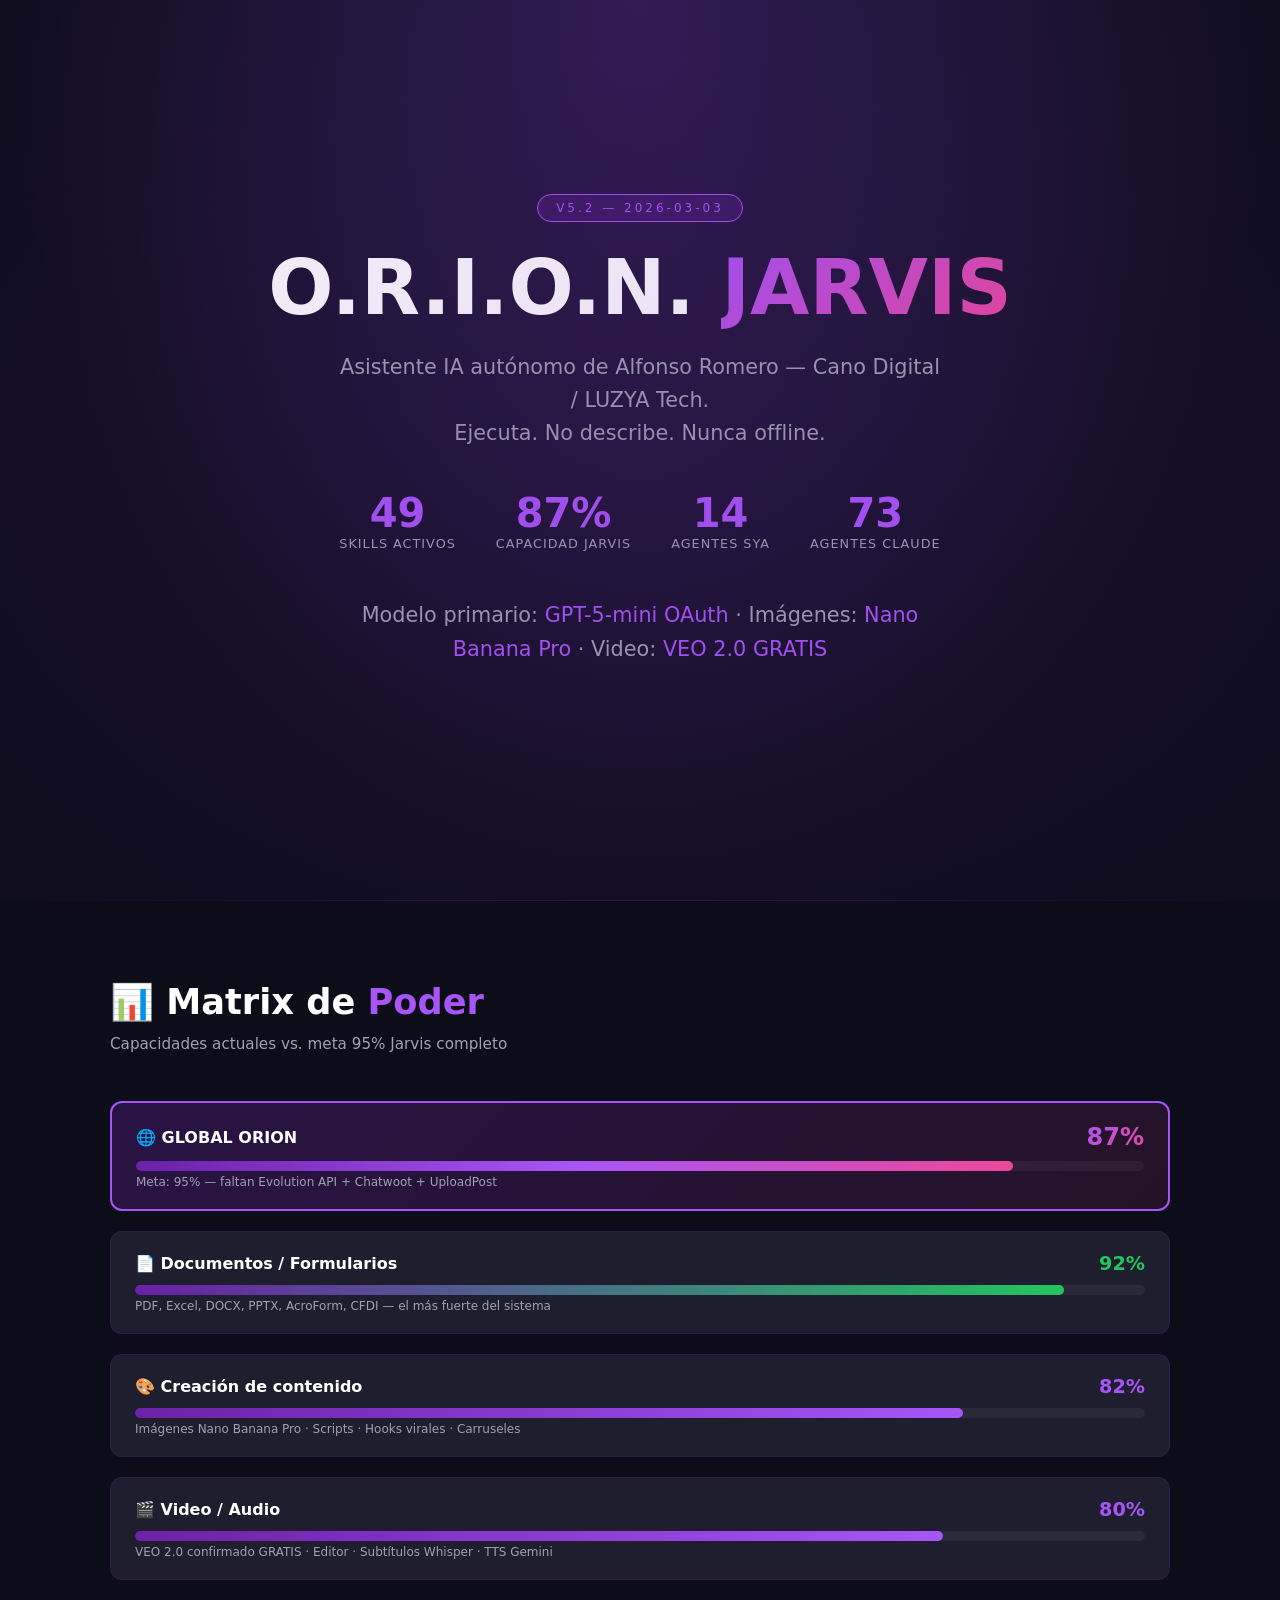
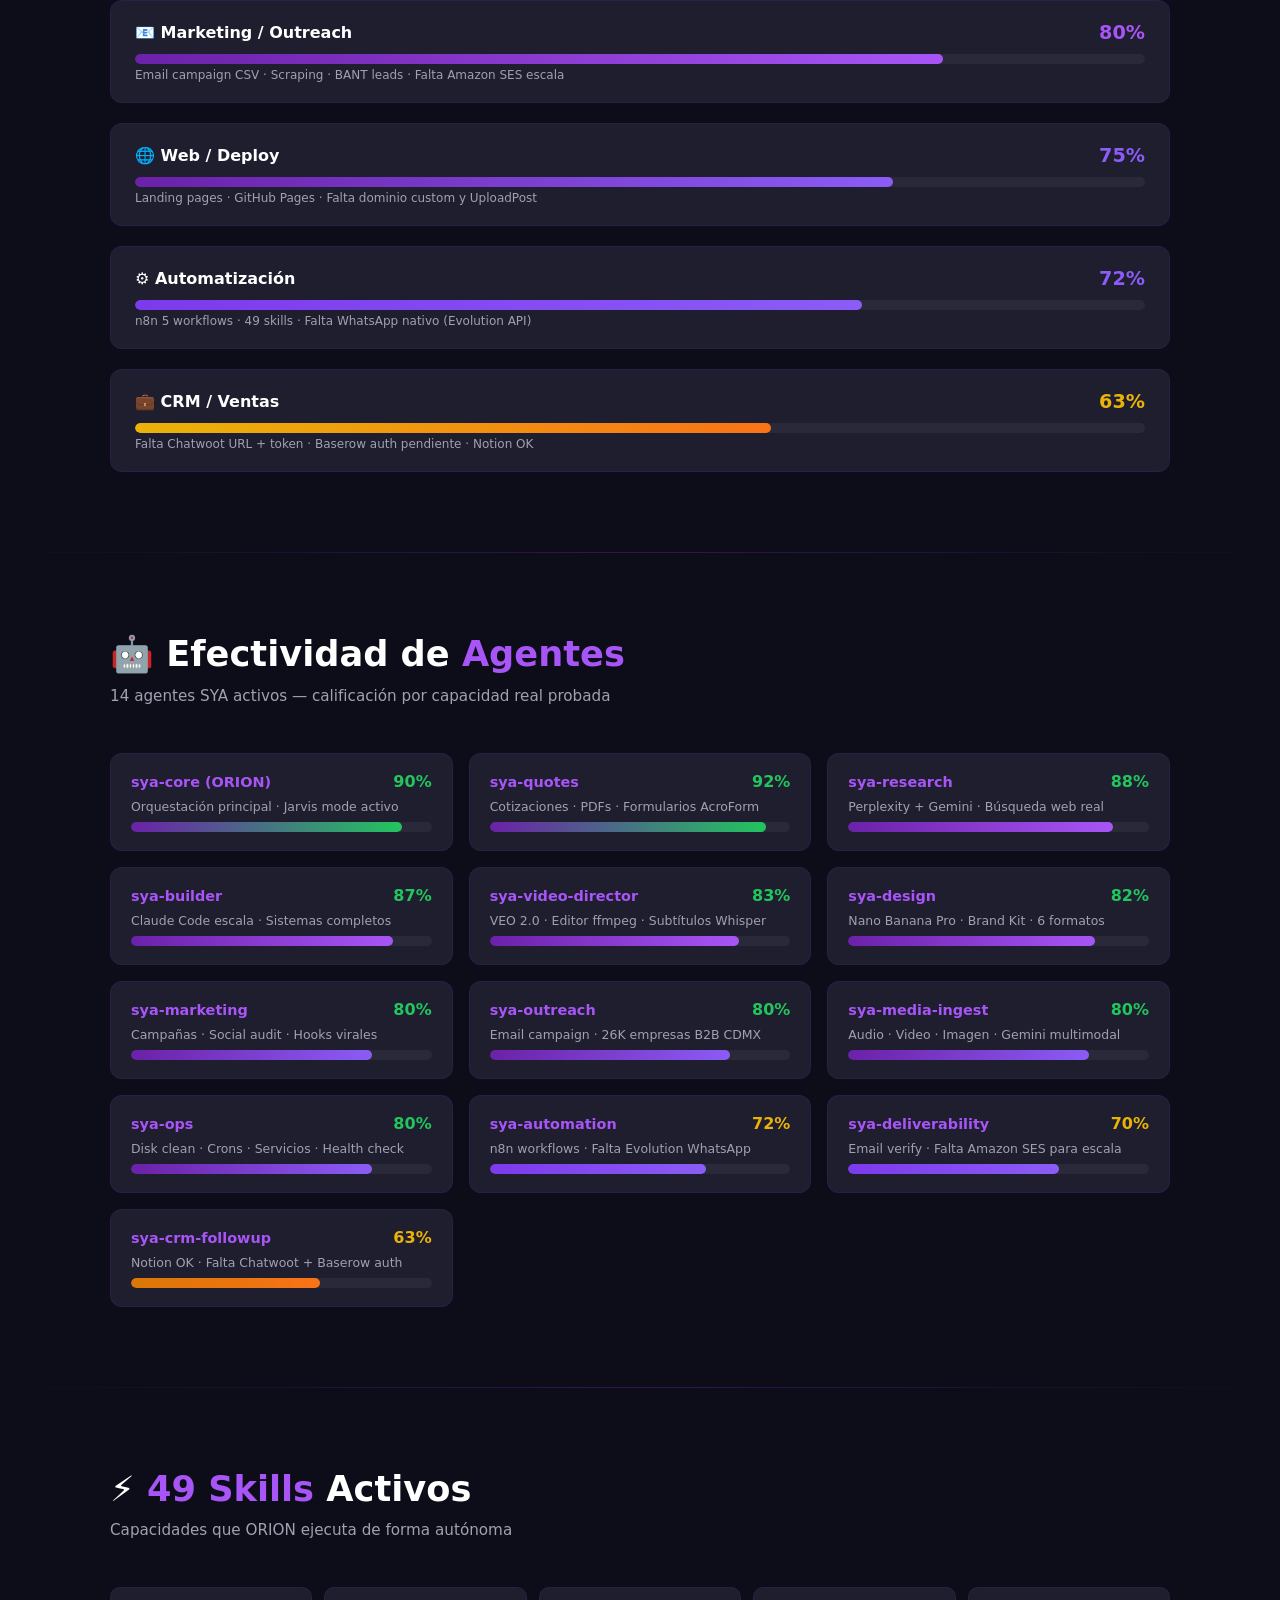
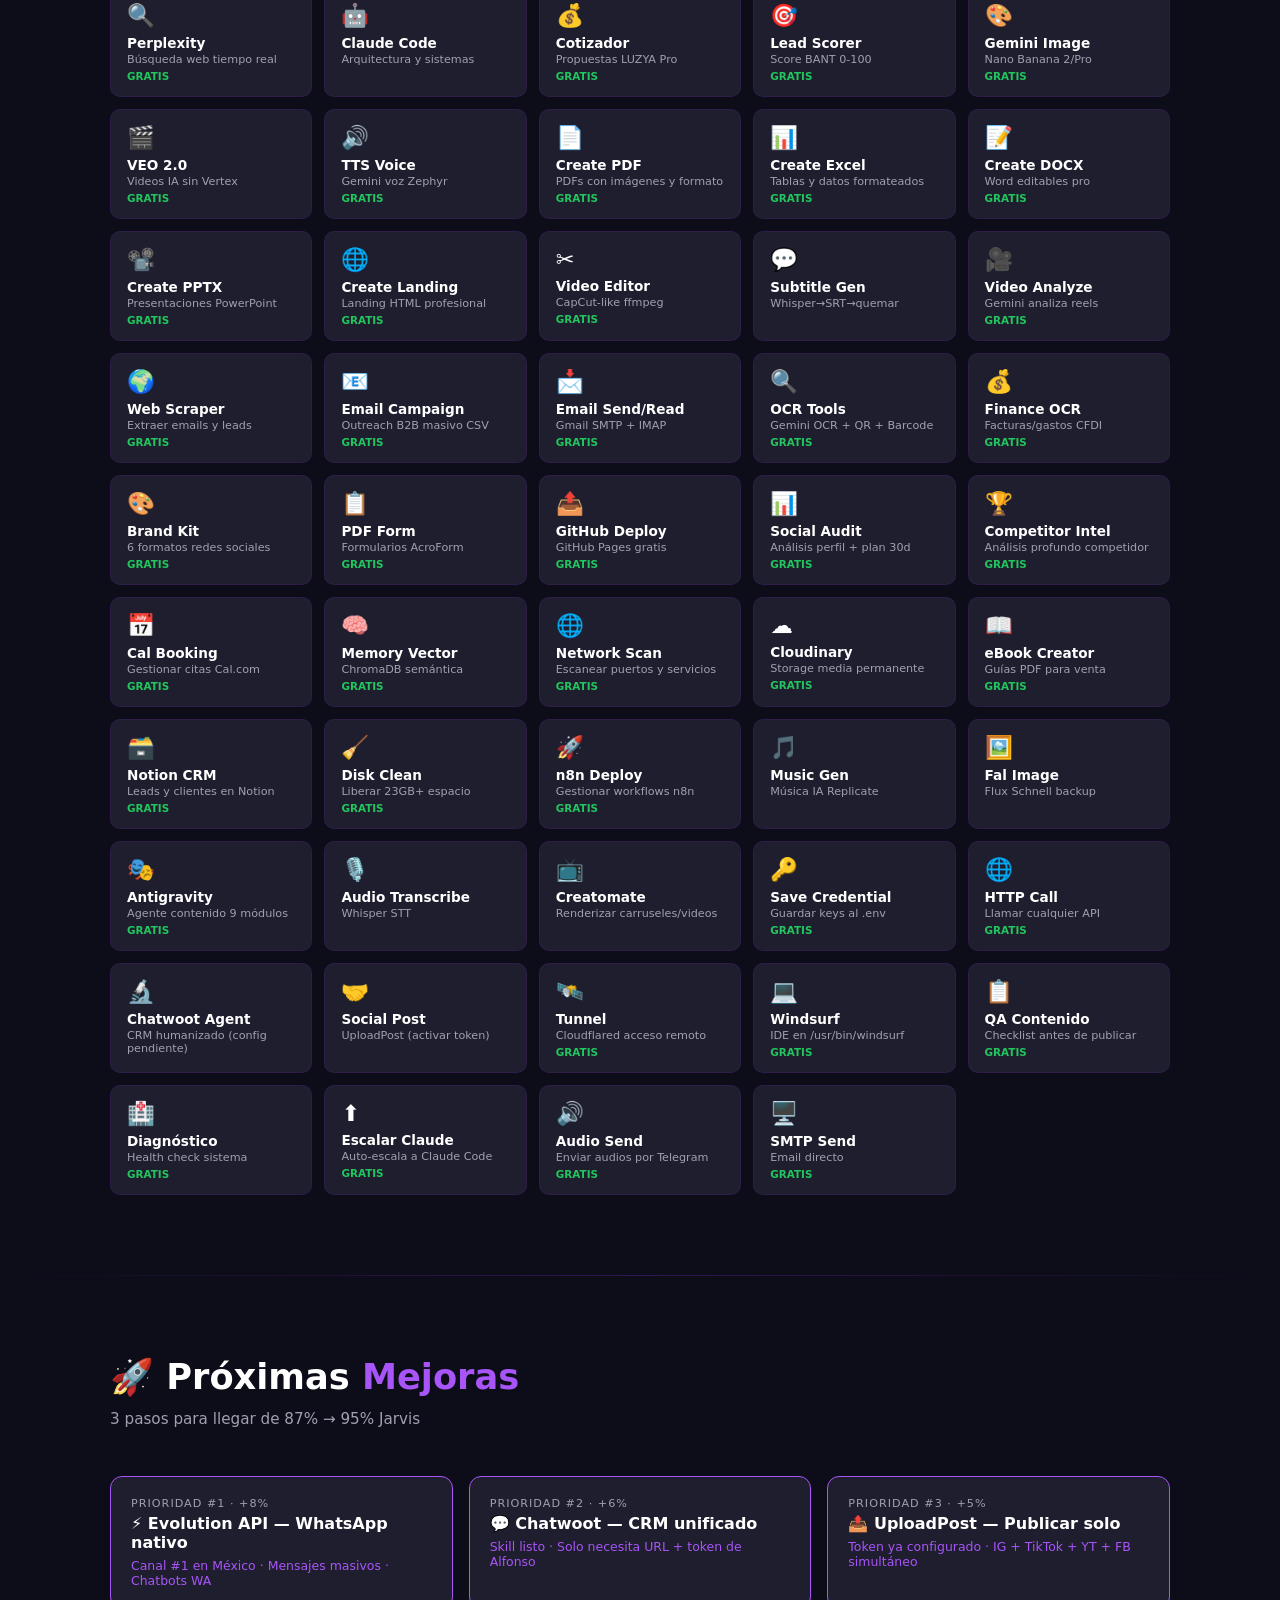
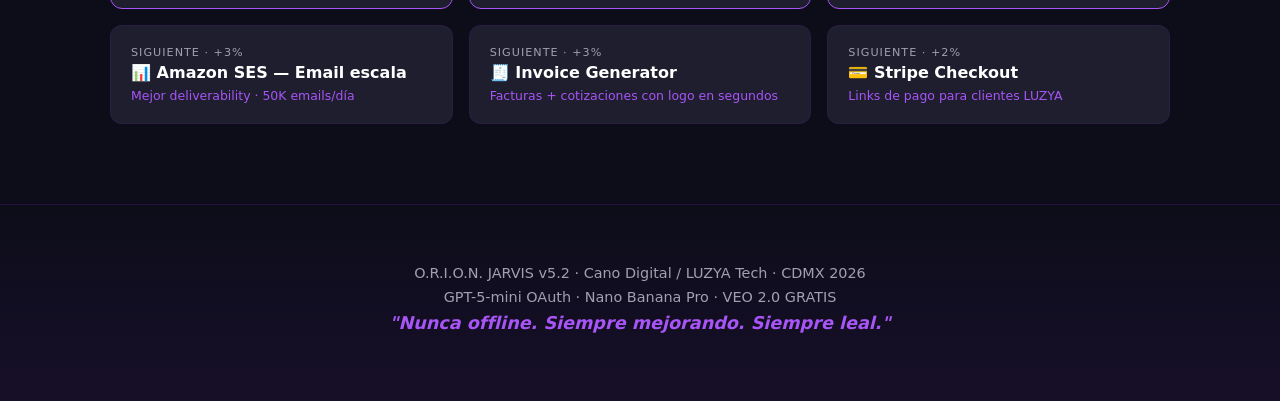
==== orion-v52/index.html @ 11d5ef76 "Deploy orion-v52 — ORION JARVIS v5.2 - Matrix de poder y 49 skills" ====
<!DOCTYPE html>
<html lang="es">
<head>
<meta charset="UTF-8">
<meta name="viewport" content="width=device-width, initial-scale=1.0">
<title>O.R.I.O.N. JARVIS v5.2 — Cano Digital / LUZYA Tech</title>
<style>
  * { margin: 0; padding: 0; box-sizing: border-box; }
  :root {
    --purple: #6B21A8;
    --purple-light: #9333EA;
    --purple-glow: #A855F7;
    --dark: #0D0D1A;
    --dark2: #1E1E2E;
    --dark3: #2A2A3E;
    --white: #FFFFFF;
    --gray: #A0A0B0;
    --green: #22C55E;
    --yellow: #EAB308;
    --red: #EF4444;
  }
  body { background: var(--dark); color: var(--white); font-family: 'Segoe UI', system-ui, sans-serif; overflow-x: hidden; }

  /* HERO */
  .hero {
    min-height: 100vh;
    display: flex; flex-direction: column; align-items: center; justify-content: center;
    text-align: center; padding: 40px 20px;
    background: radial-gradient(ellipse at top, #2D1B4E 0%, var(--dark) 70%);
    position: relative; overflow: hidden;
  }
  .hero::before {
    content: ''; position: absolute; top: -50%; left: -50%;
    width: 200%; height: 200%;
    background: radial-gradient(ellipse at center, rgba(107,33,168,0.15) 0%, transparent 60%);
    animation: pulse 4s ease-in-out infinite;
  }
  @keyframes pulse { 0%,100%{opacity:0.5;transform:scale(1)} 50%{opacity:1;transform:scale(1.05)} }
  .badge {
    background: rgba(107,33,168,0.3); border: 1px solid var(--purple-glow);
    color: var(--purple-glow); padding: 6px 18px; border-radius: 20px;
    font-size: 12px; letter-spacing: 3px; text-transform: uppercase;
    margin-bottom: 24px; display: inline-block;
  }
  .hero h1 { font-size: clamp(2.5rem, 6vw, 5rem); font-weight: 900; line-height: 1.1; margin-bottom: 20px; }
  .hero h1 span { background: linear-gradient(135deg, var(--purple-glow), #EC4899); -webkit-background-clip: text; -webkit-text-fill-color: transparent; }
  .hero p { font-size: clamp(1rem, 2vw, 1.3rem); color: var(--gray); max-width: 600px; margin-bottom: 40px; line-height: 1.6; }
  .hero-stats { display: flex; gap: 40px; flex-wrap: wrap; justify-content: center; margin-bottom: 48px; }
  .stat { text-align: center; }
  .stat-num { font-size: 2.5rem; font-weight: 900; color: var(--purple-glow); }
  .stat-label { font-size: 0.8rem; color: var(--gray); text-transform: uppercase; letter-spacing: 1px; }
  .hero-tag { color: var(--gray); font-size: 0.9rem; }
  .hero-tag span { color: var(--purple-glow); }

  /* SECTIONS */
  section { padding: 80px 20px; max-width: 1100px; margin: 0 auto; }
  .section-title { font-size: clamp(1.5rem, 3vw, 2.2rem); font-weight: 800; margin-bottom: 12px; }
  .section-title span { color: var(--purple-glow); }
  .section-sub { color: var(--gray); margin-bottom: 48px; font-size: 0.95rem; }

  /* POWER MATRIX */
  .matrix-grid { display: flex; flex-direction: column; gap: 20px; }
  .matrix-row { background: var(--dark2); border: 1px solid rgba(107,33,168,0.2); border-radius: 12px; padding: 20px 24px; }
  .matrix-header { display: flex; justify-content: space-between; align-items: center; margin-bottom: 10px; }
  .matrix-name { font-weight: 700; font-size: 1rem; }
  .matrix-pct { font-size: 1.2rem; font-weight: 900; }
  .bar-bg { background: rgba(255,255,255,0.05); border-radius: 6px; height: 10px; overflow: hidden; }
  .bar-fill { height: 100%; border-radius: 6px; transition: width 1s ease; }
  .bar-92 { background: linear-gradient(90deg, var(--purple), var(--green)); width: 92%; }
  .bar-87 { background: linear-gradient(90deg, var(--purple), var(--purple-glow)); width: 87%; }
  .bar-83 { background: linear-gradient(90deg, var(--purple), var(--purple-glow)); width: 83%; }
  .bar-82 { background: linear-gradient(90deg, var(--purple), var(--purple-glow)); width: 82%; }
  .bar-80 { background: linear-gradient(90deg, var(--purple), var(--purple-glow)); width: 80%; }
  .bar-75 { background: linear-gradient(90deg, var(--purple), #8B5CF6); width: 75%; }
  .bar-72 { background: linear-gradient(90deg, #7C3AED, #8B5CF6); width: 72%; }
  .bar-63 { background: linear-gradient(90deg, var(--yellow), #F97316); width: 63%; }
  .bar-global { background: linear-gradient(90deg, var(--purple), var(--purple-glow), #EC4899); width: 87%; }
  .matrix-note { font-size: 0.75rem; color: var(--gray); margin-top: 4px; }
  .matrix-global { background: linear-gradient(135deg, rgba(107,33,168,0.3), rgba(236,72,153,0.1)); border: 2px solid var(--purple-glow); }
  .matrix-global .matrix-pct { background: linear-gradient(135deg, var(--purple-glow), #EC4899); -webkit-background-clip: text; -webkit-text-fill-color: transparent; font-size: 1.5rem; }

  /* AGENTS */
  .agents-grid { display: grid; grid-template-columns: repeat(auto-fill, minmax(300px, 1fr)); gap: 16px; }
  .agent-card { background: var(--dark2); border: 1px solid rgba(107,33,168,0.2); border-radius: 12px; padding: 18px 20px; }
  .agent-header { display: flex; justify-content: space-between; align-items: center; margin-bottom: 8px; }
  .agent-name { font-weight: 700; font-size: 0.9rem; color: var(--purple-glow); }
  .agent-score { font-size: 1rem; font-weight: 900; }
  .score-high { color: var(--green); }
  .score-mid { color: var(--yellow); }
  .agent-desc { font-size: 0.78rem; color: var(--gray); margin-bottom: 8px; }

  /* SKILLS GRID */
  .skills-grid { display: grid; grid-template-columns: repeat(auto-fill, minmax(200px, 1fr)); gap: 12px; }
  .skill-card {
    background: var(--dark2); border: 1px solid rgba(107,33,168,0.2);
    border-radius: 10px; padding: 14px 16px;
    transition: border-color 0.2s, transform 0.2s;
  }
  .skill-card:hover { border-color: var(--purple-glow); transform: translateY(-2px); }
  .skill-emoji { font-size: 1.4rem; margin-bottom: 6px; }
  .skill-name { font-size: 0.85rem; font-weight: 700; margin-bottom: 2px; }
  .skill-desc { font-size: 0.7rem; color: var(--gray); }
  .skill-free { font-size: 0.65rem; color: var(--green); margin-top: 4px; font-weight: 600; }

  /* NEXT */
  .next-grid { display: grid; grid-template-columns: repeat(auto-fill, minmax(280px, 1fr)); gap: 16px; }
  .next-card { background: var(--dark2); border: 1px solid rgba(107,33,168,0.15); border-radius: 12px; padding: 20px; }
  .next-card.priority { border-color: var(--purple-glow); }
  .next-num { font-size: 0.7rem; color: var(--gray); margin-bottom: 4px; letter-spacing: 1px; }
  .next-title { font-weight: 700; margin-bottom: 6px; }
  .next-impact { font-size: 0.78rem; color: var(--purple-glow); }

  /* FOOTER */
  footer {
    text-align: center; padding: 60px 20px;
    background: linear-gradient(180deg, transparent, rgba(107,33,168,0.1));
    border-top: 1px solid rgba(107,33,168,0.2);
  }
  footer p { color: var(--gray); font-size: 0.9rem; margin-bottom: 8px; }
  footer .motto { font-size: 1.1rem; font-style: italic; color: var(--purple-glow); font-weight: 600; }

  /* DIVIDER */
  .divider { width: 100%; height: 1px; background: linear-gradient(90deg, transparent, rgba(107,33,168,0.4), transparent); margin: 0 auto; }

  @media(max-width:600px){
    .hero-stats{gap:24px}
    .stat-num{font-size:2rem}
  }
</style>
</head>
<body>

<!-- HERO -->
<div class="hero">
  <div class="badge">v5.2 — 2026-03-03</div>
  <h1>O.R.I.O.N. <span>JARVIS</span></h1>
  <p>Asistente IA autónomo de Alfonso Romero — Cano Digital / LUZYA Tech.<br>Ejecuta. No describe. Nunca offline.</p>
  <div class="hero-stats">
    <div class="stat"><div class="stat-num">49</div><div class="stat-label">Skills activos</div></div>
    <div class="stat"><div class="stat-num">87%</div><div class="stat-label">Capacidad Jarvis</div></div>
    <div class="stat"><div class="stat-num">14</div><div class="stat-label">Agentes SYA</div></div>
    <div class="stat"><div class="stat-num">73</div><div class="stat-label">Agentes Claude</div></div>
  </div>
  <p class="hero-tag">Modelo primario: <span>GPT-5-mini OAuth</span> · Imágenes: <span>Nano Banana Pro</span> · Video: <span>VEO 2.0 GRATIS</span></p>
</div>

<div class="divider"></div>

<!-- MATRIX DE PODER -->
<section>
  <div class="section-title">📊 Matrix de <span>Poder</span></div>
  <div class="section-sub">Capacidades actuales vs. meta 95% Jarvis completo</div>
  <div class="matrix-grid">

    <div class="matrix-row matrix-global">
      <div class="matrix-header">
        <span class="matrix-name">🌐 GLOBAL ORION</span>
        <span class="matrix-pct">87%</span>
      </div>
      <div class="bar-bg"><div class="bar-fill bar-global"></div></div>
      <div class="matrix-note">Meta: 95% — faltan Evolution API + Chatwoot + UploadPost</div>
    </div>

    <div class="matrix-row">
      <div class="matrix-header">
        <span class="matrix-name">📄 Documentos / Formularios</span>
        <span class="matrix-pct" style="color:#22C55E">92%</span>
      </div>
      <div class="bar-bg"><div class="bar-fill bar-92"></div></div>
      <div class="matrix-note">PDF, Excel, DOCX, PPTX, AcroForm, CFDI — el más fuerte del sistema</div>
    </div>

    <div class="matrix-row">
      <div class="matrix-header">
        <span class="matrix-name">🎨 Creación de contenido</span>
        <span class="matrix-pct" style="color:#A855F7">82%</span>
      </div>
      <div class="bar-bg"><div class="bar-fill bar-82"></div></div>
      <div class="matrix-note">Imágenes Nano Banana Pro · Scripts · Hooks virales · Carruseles</div>
    </div>

    <div class="matrix-row">
      <div class="matrix-header">
        <span class="matrix-name">🎬 Video / Audio</span>
        <span class="matrix-pct" style="color:#A855F7">80%</span>
      </div>
      <div class="bar-bg"><div class="bar-fill bar-80"></div></div>
      <div class="matrix-note">VEO 2.0 confirmado GRATIS · Editor · Subtítulos Whisper · TTS Gemini</div>
    </div>

    <div class="matrix-row">
      <div class="matrix-header">
        <span class="matrix-name">📧 Marketing / Outreach</span>
        <span class="matrix-pct" style="color:#A855F7">80%</span>
      </div>
      <div class="bar-bg"><div class="bar-fill bar-80"></div></div>
      <div class="matrix-note">Email campaign CSV · Scraping · BANT leads · Falta Amazon SES escala</div>
    </div>

    <div class="matrix-row">
      <div class="matrix-header">
        <span class="matrix-name">🌐 Web / Deploy</span>
        <span class="matrix-pct" style="color:#8B5CF6">75%</span>
      </div>
      <div class="bar-bg"><div class="bar-fill bar-75"></div></div>
      <div class="matrix-note">Landing pages · GitHub Pages · Falta dominio custom y UploadPost</div>
    </div>

    <div class="matrix-row">
      <div class="matrix-header">
        <span class="matrix-name">⚙️ Automatización</span>
        <span class="matrix-pct" style="color:#8B5CF6">72%</span>
      </div>
      <div class="bar-bg"><div class="bar-fill bar-72"></div></div>
      <div class="matrix-note">n8n 5 workflows · 49 skills · Falta WhatsApp nativo (Evolution API)</div>
    </div>

    <div class="matrix-row">
      <div class="matrix-header">
        <span class="matrix-name">💼 CRM / Ventas</span>
        <span class="matrix-pct" style="color:#EAB308">63%</span>
      </div>
      <div class="bar-bg"><div class="bar-fill bar-63"></div></div>
      <div class="matrix-note">Falta Chatwoot URL + token · Baserow auth pendiente · Notion OK</div>
    </div>

  </div>
</section>

<div class="divider"></div>

<!-- EFECTIVIDAD AGENTES -->
<section>
  <div class="section-title">🤖 Efectividad de <span>Agentes</span></div>
  <div class="section-sub">14 agentes SYA activos — calificación por capacidad real probada</div>
  <div class="agents-grid">

    <div class="agent-card">
      <div class="agent-header"><span class="agent-name">sya-core (ORION)</span><span class="agent-score score-high">90%</span></div>
      <div class="agent-desc">Orquestación principal · Jarvis mode activo</div>
      <div class="bar-bg"><div class="bar-fill" style="background:linear-gradient(90deg,#6B21A8,#22C55E);width:90%"></div></div>
    </div>

    <div class="agent-card">
      <div class="agent-header"><span class="agent-name">sya-quotes</span><span class="agent-score score-high">92%</span></div>
      <div class="agent-desc">Cotizaciones · PDFs · Formularios AcroForm</div>
      <div class="bar-bg"><div class="bar-fill" style="background:linear-gradient(90deg,#6B21A8,#22C55E);width:92%"></div></div>
    </div>

    <div class="agent-card">
      <div class="agent-header"><span class="agent-name">sya-research</span><span class="agent-score score-high">88%</span></div>
      <div class="agent-desc">Perplexity + Gemini · Búsqueda web real</div>
      <div class="bar-bg"><div class="bar-fill" style="background:linear-gradient(90deg,#6B21A8,#A855F7);width:88%"></div></div>
    </div>

    <div class="agent-card">
      <div class="agent-header"><span class="agent-name">sya-builder</span><span class="agent-score score-high">87%</span></div>
      <div class="agent-desc">Claude Code escala · Sistemas completos</div>
      <div class="bar-bg"><div class="bar-fill" style="background:linear-gradient(90deg,#6B21A8,#A855F7);width:87%"></div></div>
    </div>

    <div class="agent-card">
      <div class="agent-header"><span class="agent-name">sya-video-director</span><span class="agent-score score-high">83%</span></div>
      <div class="agent-desc">VEO 2.0 · Editor ffmpeg · Subtítulos Whisper</div>
      <div class="bar-bg"><div class="bar-fill" style="background:linear-gradient(90deg,#6B21A8,#A855F7);width:83%"></div></div>
    </div>

    <div class="agent-card">
      <div class="agent-header"><span class="agent-name">sya-design</span><span class="agent-score score-high">82%</span></div>
      <div class="agent-desc">Nano Banana Pro · Brand Kit · 6 formatos</div>
      <div class="bar-bg"><div class="bar-fill" style="background:linear-gradient(90deg,#6B21A8,#A855F7);width:82%"></div></div>
    </div>

    <div class="agent-card">
      <div class="agent-header"><span class="agent-name">sya-marketing</span><span class="agent-score score-high">80%</span></div>
      <div class="agent-desc">Campañas · Social audit · Hooks virales</div>
      <div class="bar-bg"><div class="bar-fill" style="background:linear-gradient(90deg,#6B21A8,#8B5CF6);width:80%"></div></div>
    </div>

    <div class="agent-card">
      <div class="agent-header"><span class="agent-name">sya-outreach</span><span class="agent-score score-high">80%</span></div>
      <div class="agent-desc">Email campaign · 26K empresas B2B CDMX</div>
      <div class="bar-bg"><div class="bar-fill" style="background:linear-gradient(90deg,#6B21A8,#8B5CF6);width:80%"></div></div>
    </div>

    <div class="agent-card">
      <div class="agent-header"><span class="agent-name">sya-media-ingest</span><span class="agent-score score-high">80%</span></div>
      <div class="agent-desc">Audio · Video · Imagen · Gemini multimodal</div>
      <div class="bar-bg"><div class="bar-fill" style="background:linear-gradient(90deg,#6B21A8,#8B5CF6);width:80%"></div></div>
    </div>

    <div class="agent-card">
      <div class="agent-header"><span class="agent-name">sya-ops</span><span class="agent-score score-high">80%</span></div>
      <div class="agent-desc">Disk clean · Crons · Servicios · Health check</div>
      <div class="bar-bg"><div class="bar-fill" style="background:linear-gradient(90deg,#6B21A8,#8B5CF6);width:80%"></div></div>
    </div>

    <div class="agent-card">
      <div class="agent-header"><span class="agent-name">sya-automation</span><span class="agent-score score-mid">72%</span></div>
      <div class="agent-desc">n8n workflows · Falta Evolution WhatsApp</div>
      <div class="bar-bg"><div class="bar-fill" style="background:linear-gradient(90deg,#7C3AED,#8B5CF6);width:72%"></div></div>
    </div>

    <div class="agent-card">
      <div class="agent-header"><span class="agent-name">sya-deliverability</span><span class="agent-score score-mid">70%</span></div>
      <div class="agent-desc">Email verify · Falta Amazon SES para escala</div>
      <div class="bar-bg"><div class="bar-fill" style="background:linear-gradient(90deg,#7C3AED,#8B5CF6);width:70%"></div></div>
    </div>

    <div class="agent-card">
      <div class="agent-header"><span class="agent-name">sya-crm-followup</span><span class="agent-score score-mid">63%</span></div>
      <div class="agent-desc">Notion OK · Falta Chatwoot + Baserow auth</div>
      <div class="bar-bg"><div class="bar-fill" style="background:linear-gradient(90deg,#D97706,#F97316);width:63%"></div></div>
    </div>

  </div>
</section>

<div class="divider"></div>

<!-- 49 SKILLS -->
<section>
  <div class="section-title">⚡ <span>49 Skills</span> Activos</div>
  <div class="section-sub">Capacidades que ORION ejecuta de forma autónoma</div>
  <div class="skills-grid">
    <div class="skill-card"><div class="skill-emoji">🔍</div><div class="skill-name">Perplexity</div><div class="skill-desc">Búsqueda web tiempo real</div><div class="skill-free">GRATIS</div></div>
    <div class="skill-card"><div class="skill-emoji">🤖</div><div class="skill-name">Claude Code</div><div class="skill-desc">Arquitectura y sistemas</div></div>
    <div class="skill-card"><div class="skill-emoji">💰</div><div class="skill-name">Cotizador</div><div class="skill-desc">Propuestas LUZYA Pro</div><div class="skill-free">GRATIS</div></div>
    <div class="skill-card"><div class="skill-emoji">🎯</div><div class="skill-name">Lead Scorer</div><div class="skill-desc">Score BANT 0-100</div><div class="skill-free">GRATIS</div></div>
    <div class="skill-card"><div class="skill-emoji">🎨</div><div class="skill-name">Gemini Image</div><div class="skill-desc">Nano Banana 2/Pro</div><div class="skill-free">GRATIS</div></div>
    <div class="skill-card"><div class="skill-emoji">🎬</div><div class="skill-name">VEO 2.0</div><div class="skill-desc">Videos IA sin Vertex</div><div class="skill-free">GRATIS</div></div>
    <div class="skill-card"><div class="skill-emoji">🔊</div><div class="skill-name">TTS Voice</div><div class="skill-desc">Gemini voz Zephyr</div><div class="skill-free">GRATIS</div></div>
    <div class="skill-card"><div class="skill-emoji">📄</div><div class="skill-name">Create PDF</div><div class="skill-desc">PDFs con imágenes y formato</div><div class="skill-free">GRATIS</div></div>
    <div class="skill-card"><div class="skill-emoji">📊</div><div class="skill-name">Create Excel</div><div class="skill-desc">Tablas y datos formateados</div><div class="skill-free">GRATIS</div></div>
    <div class="skill-card"><div class="skill-emoji">📝</div><div class="skill-name">Create DOCX</div><div class="skill-desc">Word editables pro</div><div class="skill-free">GRATIS</div></div>
    <div class="skill-card"><div class="skill-emoji">📽️</div><div class="skill-name">Create PPTX</div><div class="skill-desc">Presentaciones PowerPoint</div><div class="skill-free">GRATIS</div></div>
    <div class="skill-card"><div class="skill-emoji">🌐</div><div class="skill-name">Create Landing</div><div class="skill-desc">Landing HTML profesional</div><div class="skill-free">GRATIS</div></div>
    <div class="skill-card"><div class="skill-emoji">✂️</div><div class="skill-name">Video Editor</div><div class="skill-desc">CapCut-like ffmpeg</div><div class="skill-free">GRATIS</div></div>
    <div class="skill-card"><div class="skill-emoji">💬</div><div class="skill-name">Subtitle Gen</div><div class="skill-desc">Whisper→SRT→quemar</div></div>
    <div class="skill-card"><div class="skill-emoji">🎥</div><div class="skill-name">Video Analyze</div><div class="skill-desc">Gemini analiza reels</div><div class="skill-free">GRATIS</div></div>
    <div class="skill-card"><div class="skill-emoji">🌍</div><div class="skill-name">Web Scraper</div><div class="skill-desc">Extraer emails y leads</div><div class="skill-free">GRATIS</div></div>
    <div class="skill-card"><div class="skill-emoji">📧</div><div class="skill-name">Email Campaign</div><div class="skill-desc">Outreach B2B masivo CSV</div><div class="skill-free">GRATIS</div></div>
    <div class="skill-card"><div class="skill-emoji">📩</div><div class="skill-name">Email Send/Read</div><div class="skill-desc">Gmail SMTP + IMAP</div><div class="skill-free">GRATIS</div></div>
    <div class="skill-card"><div class="skill-emoji">🔍</div><div class="skill-name">OCR Tools</div><div class="skill-desc">Gemini OCR + QR + Barcode</div><div class="skill-free">GRATIS</div></div>
    <div class="skill-card"><div class="skill-emoji">💰</div><div class="skill-name">Finance OCR</div><div class="skill-desc">Facturas/gastos CFDI</div><div class="skill-free">GRATIS</div></div>
    <div class="skill-card"><div class="skill-emoji">🎨</div><div class="skill-name">Brand Kit</div><div class="skill-desc">6 formatos redes sociales</div><div class="skill-free">GRATIS</div></div>
    <div class="skill-card"><div class="skill-emoji">📋</div><div class="skill-name">PDF Form</div><div class="skill-desc">Formularios AcroForm</div><div class="skill-free">GRATIS</div></div>
    <div class="skill-card"><div class="skill-emoji">📤</div><div class="skill-name">GitHub Deploy</div><div class="skill-desc">GitHub Pages gratis</div><div class="skill-free">GRATIS</div></div>
    <div class="skill-card"><div class="skill-emoji">📊</div><div class="skill-name">Social Audit</div><div class="skill-desc">Análisis perfil + plan 30d</div><div class="skill-free">GRATIS</div></div>
    <div class="skill-card"><div class="skill-emoji">🏆</div><div class="skill-name">Competitor Intel</div><div class="skill-desc">Análisis profundo competidor</div><div class="skill-free">GRATIS</div></div>
    <div class="skill-card"><div class="skill-emoji">📅</div><div class="skill-name">Cal Booking</div><div class="skill-desc">Gestionar citas Cal.com</div><div class="skill-free">GRATIS</div></div>
    <div class="skill-card"><div class="skill-emoji">🧠</div><div class="skill-name">Memory Vector</div><div class="skill-desc">ChromaDB semántica</div><div class="skill-free">GRATIS</div></div>
    <div class="skill-card"><div class="skill-emoji">🌐</div><div class="skill-name">Network Scan</div><div class="skill-desc">Escanear puertos y servicios</div><div class="skill-free">GRATIS</div></div>
    <div class="skill-card"><div class="skill-emoji">☁️</div><div class="skill-name">Cloudinary</div><div class="skill-desc">Storage media permanente</div><div class="skill-free">GRATIS</div></div>
    <div class="skill-card"><div class="skill-emoji">📖</div><div class="skill-name">eBook Creator</div><div class="skill-desc">Guías PDF para venta</div><div class="skill-free">GRATIS</div></div>
    <div class="skill-card"><div class="skill-emoji">🗃️</div><div class="skill-name">Notion CRM</div><div class="skill-desc">Leads y clientes en Notion</div><div class="skill-free">GRATIS</div></div>
    <div class="skill-card"><div class="skill-emoji">🧹</div><div class="skill-name">Disk Clean</div><div class="skill-desc">Liberar 23GB+ espacio</div><div class="skill-free">GRATIS</div></div>
    <div class="skill-card"><div class="skill-emoji">🚀</div><div class="skill-name">n8n Deploy</div><div class="skill-desc">Gestionar workflows n8n</div><div class="skill-free">GRATIS</div></div>
    <div class="skill-card"><div class="skill-emoji">🎵</div><div class="skill-name">Music Gen</div><div class="skill-desc">Música IA Replicate</div></div>
    <div class="skill-card"><div class="skill-emoji">🖼️</div><div class="skill-name">Fal Image</div><div class="skill-desc">Flux Schnell backup</div></div>
    <div class="skill-card"><div class="skill-emoji">🎭</div><div class="skill-name">Antigravity</div><div class="skill-desc">Agente contenido 9 módulos</div><div class="skill-free">GRATIS</div></div>
    <div class="skill-card"><div class="skill-emoji">🎙️</div><div class="skill-name">Audio Transcribe</div><div class="skill-desc">Whisper STT</div></div>
    <div class="skill-card"><div class="skill-emoji">📺</div><div class="skill-name">Creatomate</div><div class="skill-desc">Renderizar carruseles/videos</div></div>
    <div class="skill-card"><div class="skill-emoji">🔑</div><div class="skill-name">Save Credential</div><div class="skill-desc">Guardar keys al .env</div><div class="skill-free">GRATIS</div></div>
    <div class="skill-card"><div class="skill-emoji">🌐</div><div class="skill-name">HTTP Call</div><div class="skill-desc">Llamar cualquier API</div><div class="skill-free">GRATIS</div></div>
    <div class="skill-card"><div class="skill-emoji">🔬</div><div class="skill-name">Chatwoot Agent</div><div class="skill-desc">CRM humanizado (config pendiente)</div></div>
    <div class="skill-card"><div class="skill-emoji">🤝</div><div class="skill-name">Social Post</div><div class="skill-desc">UploadPost (activar token)</div></div>
    <div class="skill-card"><div class="skill-emoji">🛰️</div><div class="skill-name">Tunnel</div><div class="skill-desc">Cloudflared acceso remoto</div><div class="skill-free">GRATIS</div></div>
    <div class="skill-card"><div class="skill-emoji">💻</div><div class="skill-name">Windsurf</div><div class="skill-desc">IDE en /usr/bin/windsurf</div><div class="skill-free">GRATIS</div></div>
    <div class="skill-card"><div class="skill-emoji">📋</div><div class="skill-name">QA Contenido</div><div class="skill-desc">Checklist antes de publicar</div><div class="skill-free">GRATIS</div></div>
    <div class="skill-card"><div class="skill-emoji">🏥</div><div class="skill-name">Diagnóstico</div><div class="skill-desc">Health check sistema</div><div class="skill-free">GRATIS</div></div>
    <div class="skill-card"><div class="skill-emoji">⬆️</div><div class="skill-name">Escalar Claude</div><div class="skill-desc">Auto-escala a Claude Code</div><div class="skill-free">GRATIS</div></div>
    <div class="skill-card"><div class="skill-emoji">🔊</div><div class="skill-name">Audio Send</div><div class="skill-desc">Enviar audios por Telegram</div><div class="skill-free">GRATIS</div></div>
    <div class="skill-card"><div class="skill-emoji">🖥️</div><div class="skill-name">SMTP Send</div><div class="skill-desc">Email directo</div><div class="skill-free">GRATIS</div></div>
  </div>
</section>

<div class="divider"></div>

<!-- PRÓXIMAS MEJORAS -->
<section>
  <div class="section-title">🚀 Próximas <span>Mejoras</span></div>
  <div class="section-sub">3 pasos para llegar de 87% → 95% Jarvis</div>
  <div class="next-grid">
    <div class="next-card priority">
      <div class="next-num">PRIORIDAD #1 · +8%</div>
      <div class="next-title">⚡ Evolution API — WhatsApp nativo</div>
      <div class="next-impact">Canal #1 en México · Mensajes masivos · Chatbots WA</div>
    </div>
    <div class="next-card priority">
      <div class="next-num">PRIORIDAD #2 · +6%</div>
      <div class="next-title">💬 Chatwoot — CRM unificado</div>
      <div class="next-impact">Skill listo · Solo necesita URL + token de Alfonso</div>
    </div>
    <div class="next-card priority">
      <div class="next-num">PRIORIDAD #3 · +5%</div>
      <div class="next-title">📤 UploadPost — Publicar solo</div>
      <div class="next-impact">Token ya configurado · IG + TikTok + YT + FB simultáneo</div>
    </div>
    <div class="next-card">
      <div class="next-num">SIGUIENTE · +3%</div>
      <div class="next-title">📊 Amazon SES — Email escala</div>
      <div class="next-impact">Mejor deliverability · 50K emails/día</div>
    </div>
    <div class="next-card">
      <div class="next-num">SIGUIENTE · +3%</div>
      <div class="next-title">🧾 Invoice Generator</div>
      <div class="next-impact">Facturas + cotizaciones con logo en segundos</div>
    </div>
    <div class="next-card">
      <div class="next-num">SIGUIENTE · +2%</div>
      <div class="next-title">💳 Stripe Checkout</div>
      <div class="next-impact">Links de pago para clientes LUZYA</div>
    </div>
  </div>
</section>

<footer>
  <p>O.R.I.O.N. JARVIS v5.2 · Cano Digital / LUZYA Tech · CDMX 2026</p>
  <p>GPT-5-mini OAuth · Nano Banana Pro · VEO 2.0 GRATIS</p>
  <p class="motto">"Nunca offline. Siempre mejorando. Siempre leal."</p>
</footer>

</body>
</html>
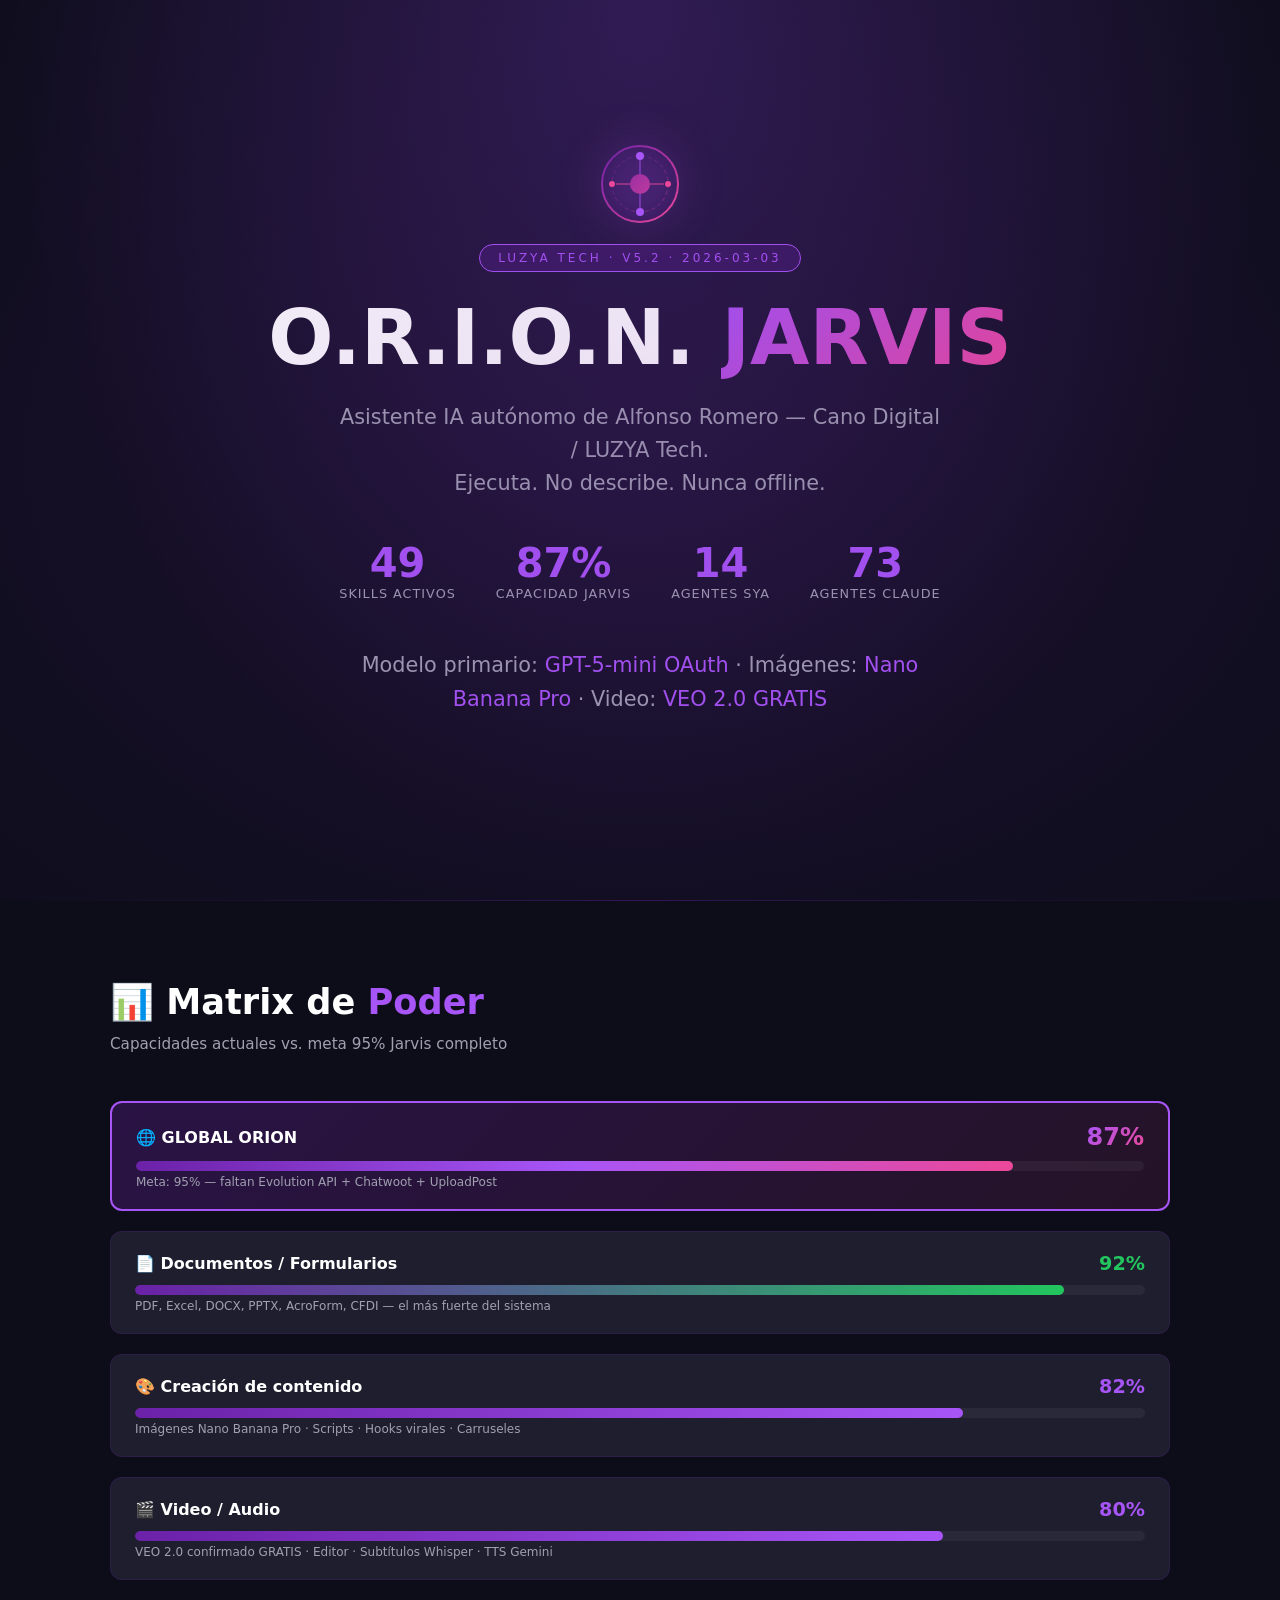
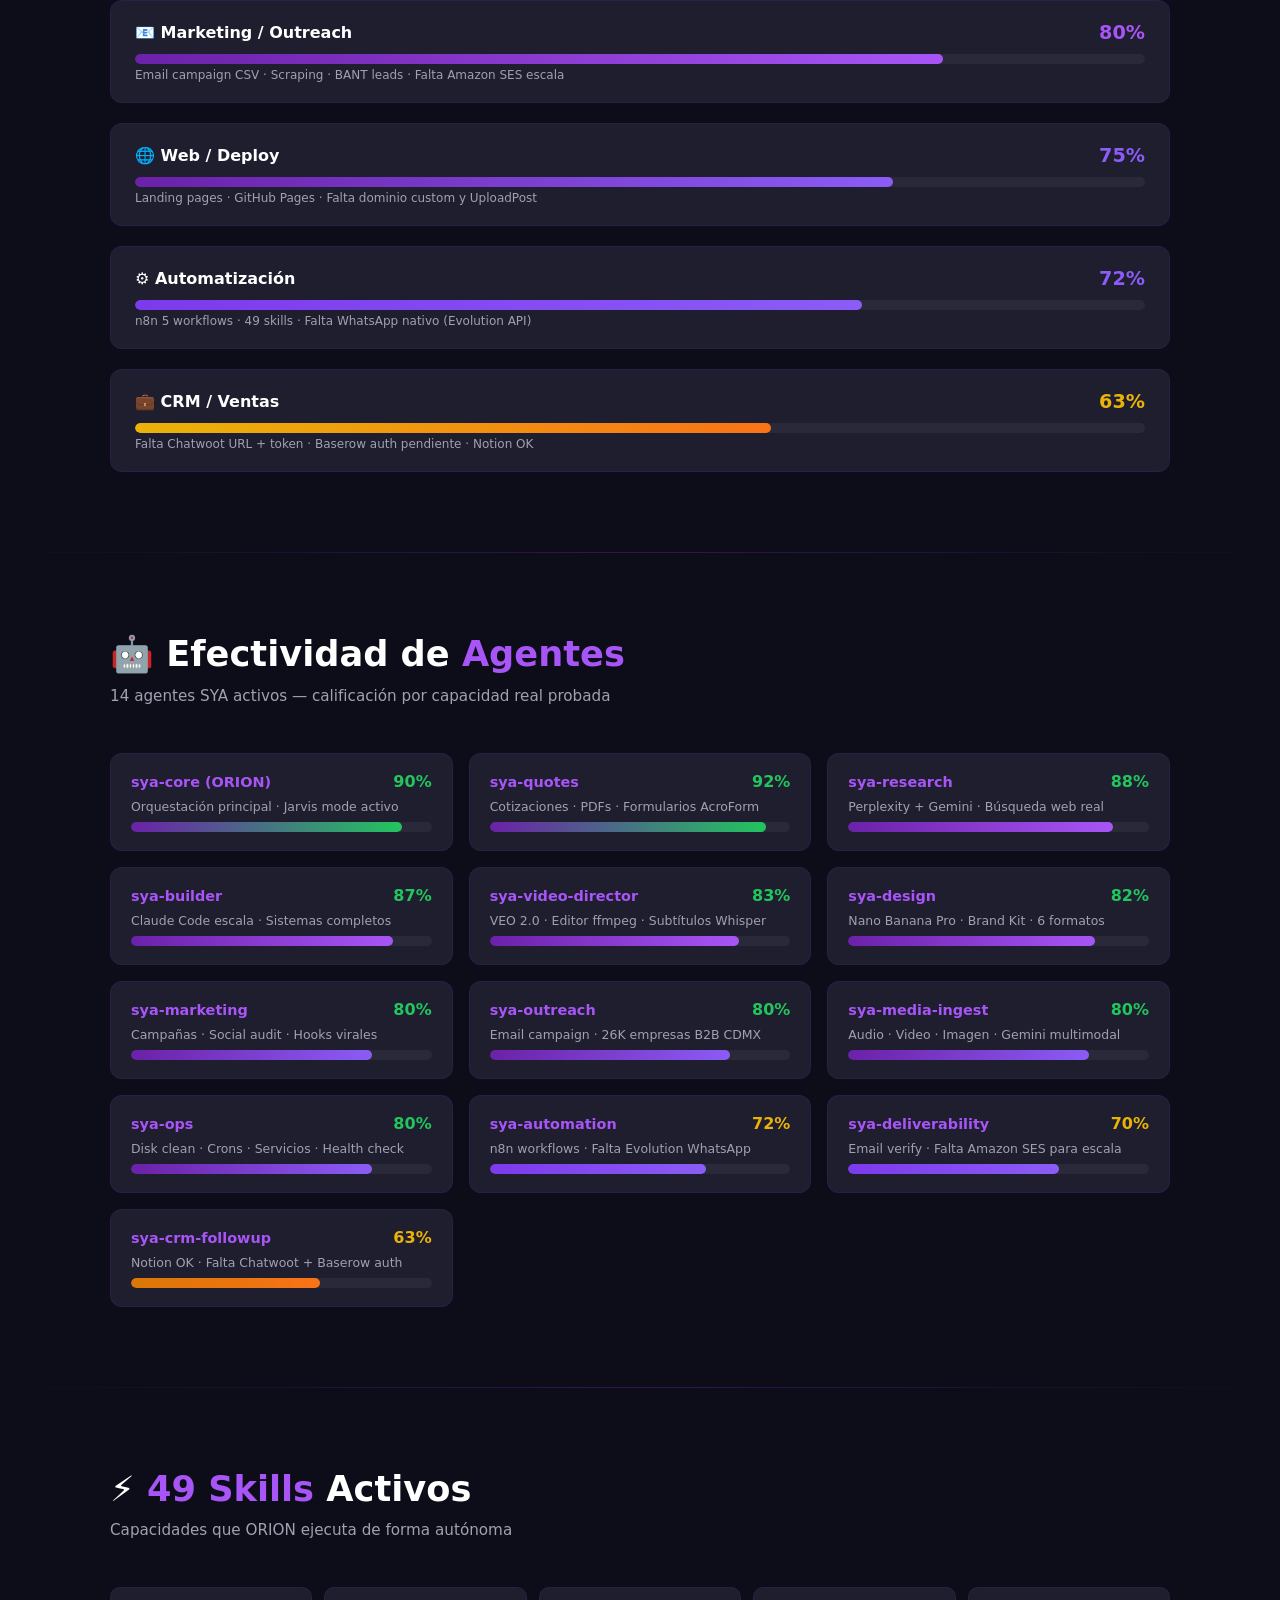
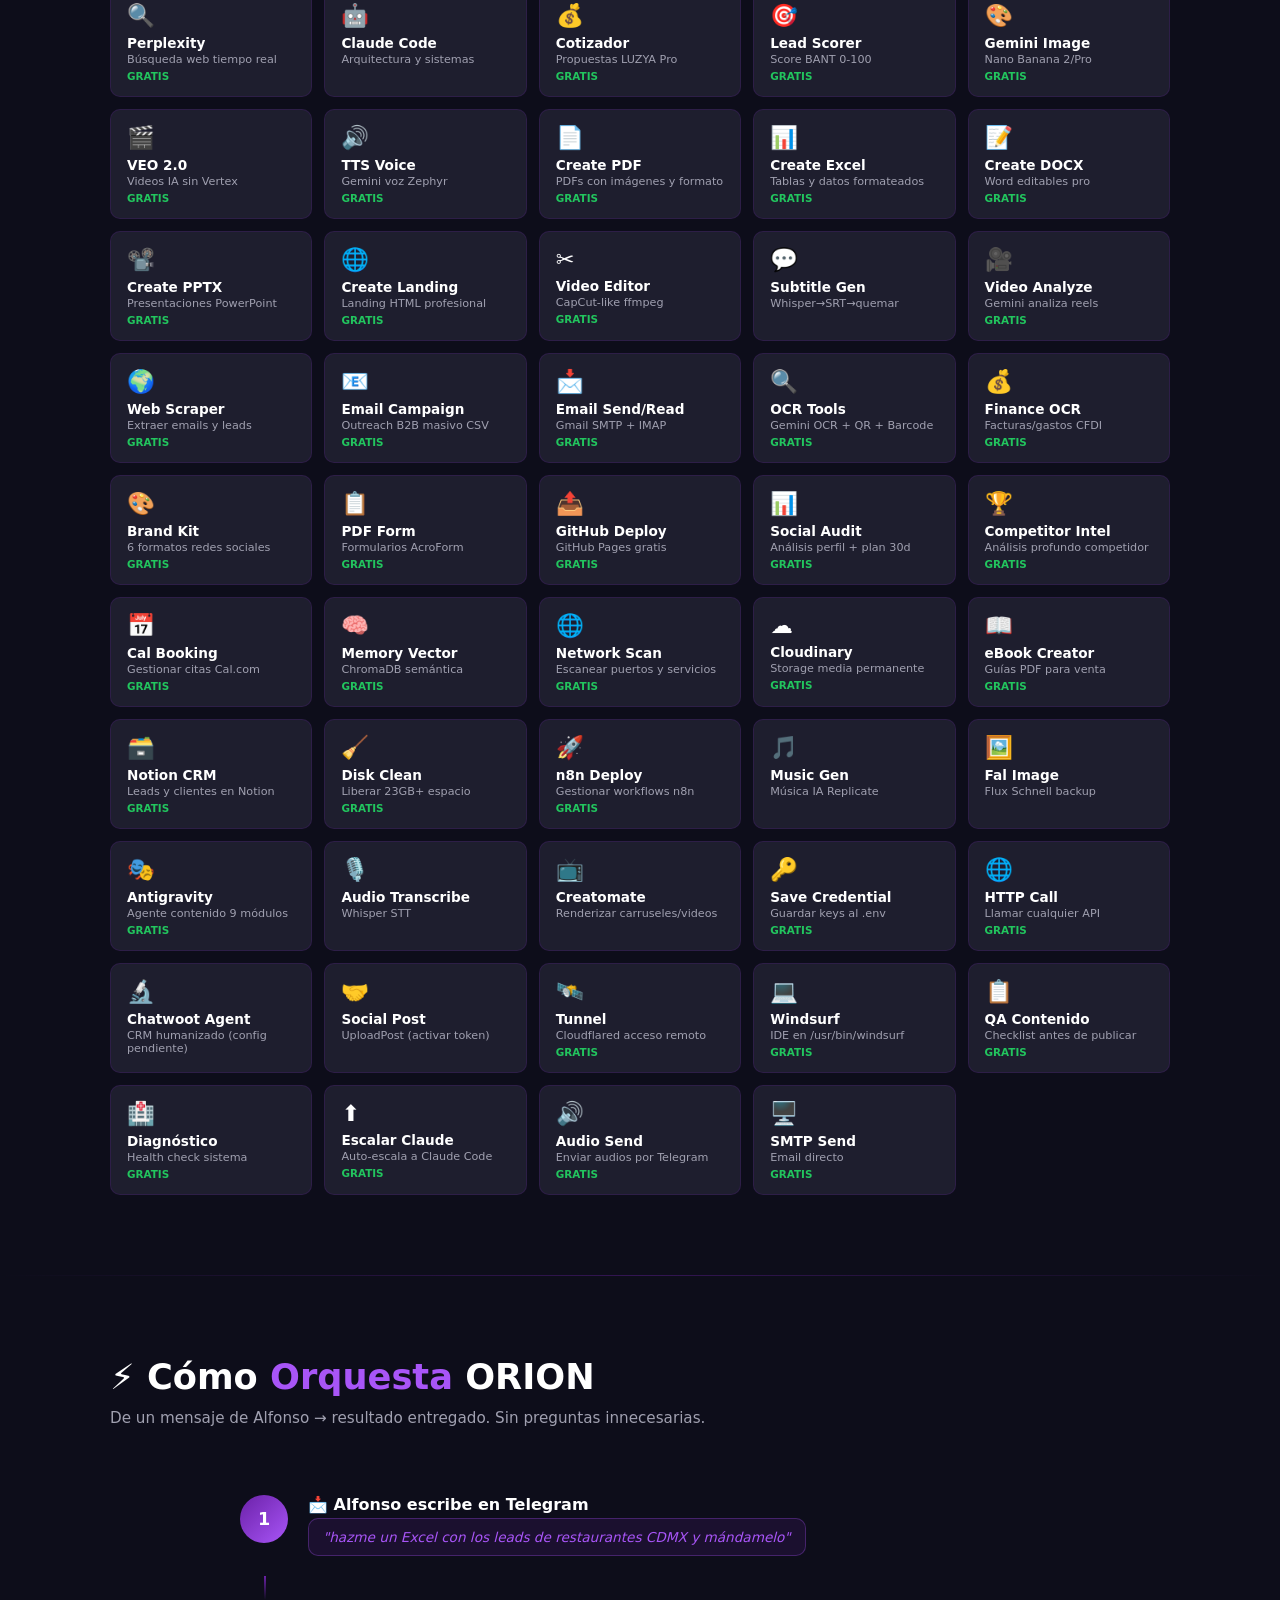
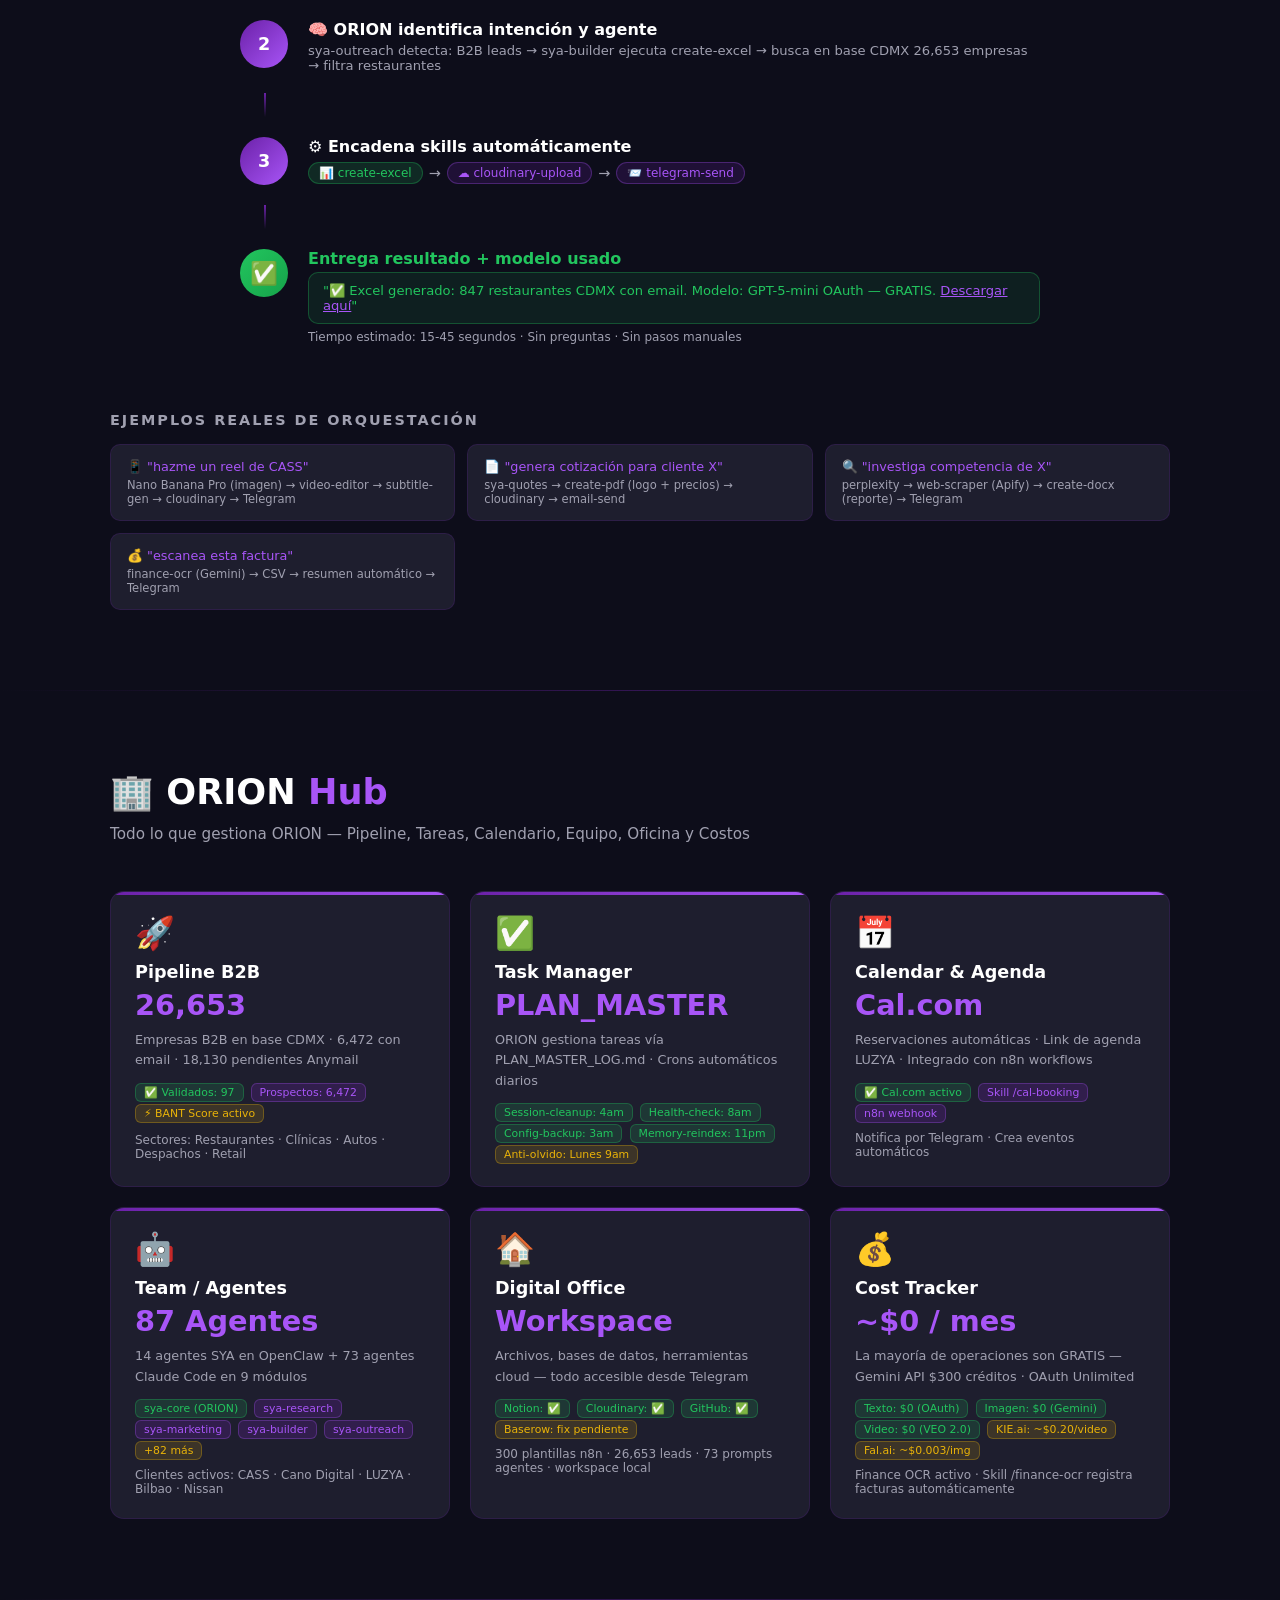
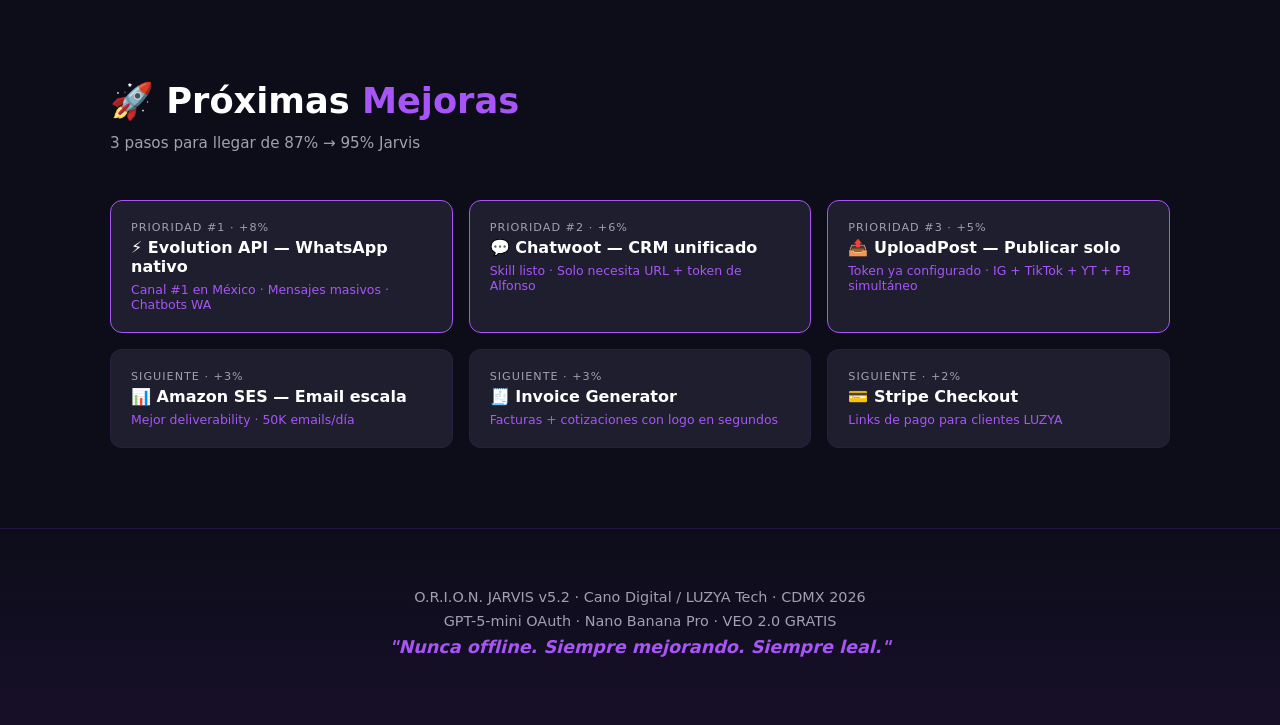
==== commit 2349cb4a: "ORION v5.2 — Agrega Hub (Pipeline/Task/Calendar/Team/Office/Cost) + Orquestación + Logo SVG" ====
--- a/orion-v52/index.html
+++ b/orion-v52/index.html
@@ -110,6 +110,18 @@
   .next-title { font-weight: 700; margin-bottom: 6px; }
   .next-impact { font-size: 0.78rem; color: var(--purple-glow); }
 
+  /* HUB SECTIONS — Pipeline, Task, Calendar, Team, Office, Cost */
+  .hub-grid { display: grid; grid-template-columns: repeat(auto-fill, minmax(320px, 1fr)); gap: 20px; }
+  .hub-card { background: var(--dark2); border: 1px solid rgba(107,33,168,0.2); border-radius: 14px; padding: 22px 24px; position: relative; overflow: hidden; }
+  .hub-card::before { content: ''; position: absolute; top: 0; left: 0; right: 0; height: 3px; background: linear-gradient(90deg, var(--purple), var(--purple-glow)); }
+  .hub-icon { font-size: 2rem; margin-bottom: 10px; }
+  .hub-title { font-size: 1.1rem; font-weight: 800; margin-bottom: 6px; color: var(--white); }
+  .hub-stat { font-size: 1.8rem; font-weight: 900; color: var(--purple-glow); margin-bottom: 8px; }
+  .hub-desc { font-size: 0.8rem; color: var(--gray); line-height: 1.6; }
+  .hub-tag { display: inline-block; background: rgba(107,33,168,0.25); border: 1px solid rgba(168,85,247,0.3); color: var(--purple-glow); border-radius: 6px; padding: 2px 8px; font-size: 0.68rem; margin: 2px 2px 0 0; }
+  .hub-tag.green { background: rgba(34,197,94,0.15); border-color: rgba(34,197,94,0.3); color: var(--green); }
+  .hub-tag.yellow { background: rgba(234,179,8,0.15); border-color: rgba(234,179,8,0.3); color: var(--yellow); }
+
   /* FOOTER */
   footer {
     text-align: center; padding: 60px 20px;
@@ -132,7 +144,29 @@
 
 <!-- HERO -->
 <div class="hero">
-  <div class="badge">v5.2 — 2026-03-03</div>
+  <!-- LUZYA LOGO SVG -->
+  <svg width="80" height="80" viewBox="0 0 80 80" fill="none" xmlns="http://www.w3.org/2000/svg" style="margin-bottom:20px;filter:drop-shadow(0 0 20px rgba(168,85,247,0.6))">
+    <circle cx="40" cy="40" r="38" stroke="url(#g1)" stroke-width="2" fill="rgba(107,33,168,0.15)"/>
+    <circle cx="40" cy="40" r="28" stroke="url(#g1)" stroke-width="1" stroke-dasharray="4 3" fill="none" opacity="0.4"/>
+    <circle cx="40" cy="40" r="10" fill="url(#g1)"/>
+    <!-- Orbiting dots -->
+    <circle cx="40" cy="12" r="4" fill="#A855F7"/>
+    <circle cx="68" cy="40" r="3" fill="#EC4899"/>
+    <circle cx="40" cy="68" r="4" fill="#A855F7"/>
+    <circle cx="12" cy="40" r="3" fill="#EC4899"/>
+    <!-- Lines -->
+    <line x1="40" y1="16" x2="40" y2="30" stroke="#A855F7" stroke-width="1.5" opacity="0.6"/>
+    <line x1="64" y1="40" x2="50" y2="40" stroke="#EC4899" stroke-width="1.5" opacity="0.6"/>
+    <line x1="40" y1="64" x2="40" y2="50" stroke="#A855F7" stroke-width="1.5" opacity="0.6"/>
+    <line x1="16" y1="40" x2="30" y2="40" stroke="#EC4899" stroke-width="1.5" opacity="0.6"/>
+    <defs>
+      <linearGradient id="g1" x1="0" y1="0" x2="80" y2="80" gradientUnits="userSpaceOnUse">
+        <stop offset="0%" stop-color="#6B21A8"/>
+        <stop offset="100%" stop-color="#EC4899"/>
+      </linearGradient>
+    </defs>
+  </svg>
+  <div class="badge">LUZYA TECH · v5.2 · 2026-03-03</div>
   <h1>O.R.I.O.N. <span>JARVIS</span></h1>
   <p>Asistente IA autónomo de Alfonso Romero — Cano Digital / LUZYA Tech.<br>Ejecuta. No describe. Nunca offline.</p>
   <div class="hero-stats">
@@ -377,6 +411,189 @@
 
 <div class="divider"></div>
 
+<!-- ORQUESTACIÓN — Cómo ORION ejecuta una tarea -->
+<section>
+  <div class="section-title">⚡ Cómo <span>Orquesta</span> ORION</div>
+  <div class="section-sub">De un mensaje de Alfonso → resultado entregado. Sin preguntas innecesarias.</div>
+
+  <div style="display:flex;flex-direction:column;gap:0;max-width:800px;margin:0 auto;">
+
+    <!-- Paso 1 -->
+    <div style="display:flex;align-items:flex-start;gap:20px;padding:20px 0;">
+      <div style="min-width:48px;height:48px;border-radius:50%;background:linear-gradient(135deg,#6B21A8,#A855F7);display:flex;align-items:center;justify-content:center;font-weight:900;font-size:1.1rem;flex-shrink:0;">1</div>
+      <div>
+        <div style="font-weight:700;font-size:1rem;margin-bottom:4px;">📩 Alfonso escribe en Telegram</div>
+        <div style="background:rgba(107,33,168,0.15);border:1px solid rgba(168,85,247,0.3);border-radius:10px;padding:10px 14px;font-size:0.85rem;color:#A855F7;font-style:italic;">"hazme un Excel con los leads de restaurantes CDMX y mándamelo"</div>
+      </div>
+    </div>
+    <div style="margin-left:24px;width:2px;height:24px;background:linear-gradient(180deg,#6B21A8,transparent);"></div>
+
+    <!-- Paso 2 -->
+    <div style="display:flex;align-items:flex-start;gap:20px;padding:20px 0;">
+      <div style="min-width:48px;height:48px;border-radius:50%;background:linear-gradient(135deg,#6B21A8,#A855F7);display:flex;align-items:center;justify-content:center;font-weight:900;font-size:1.1rem;flex-shrink:0;">2</div>
+      <div>
+        <div style="font-weight:700;font-size:1rem;margin-bottom:4px;">🧠 ORION identifica intención y agente</div>
+        <div style="font-size:0.82rem;color:#A0A0B0;">sya-outreach detecta: B2B leads → sya-builder ejecuta create-excel → busca en base CDMX 26,653 empresas → filtra restaurantes</div>
+      </div>
+    </div>
+    <div style="margin-left:24px;width:2px;height:24px;background:linear-gradient(180deg,#6B21A8,transparent);"></div>
+
+    <!-- Paso 3 -->
+    <div style="display:flex;align-items:flex-start;gap:20px;padding:20px 0;">
+      <div style="min-width:48px;height:48px;border-radius:50%;background:linear-gradient(135deg,#6B21A8,#A855F7);display:flex;align-items:center;justify-content:center;font-weight:900;font-size:1.1rem;flex-shrink:0;">3</div>
+      <div>
+        <div style="font-weight:700;font-size:1rem;margin-bottom:4px;">⚙️ Encadena skills automáticamente</div>
+        <div style="display:flex;flex-wrap:wrap;gap:6px;margin-top:6px;">
+          <span style="background:rgba(34,197,94,0.15);border:1px solid rgba(34,197,94,0.3);color:#22C55E;padding:3px 10px;border-radius:20px;font-size:0.75rem;">📊 create-excel</span>
+          <span style="color:#A0A0B0;font-size:0.9rem;align-self:center;">→</span>
+          <span style="background:rgba(107,33,168,0.2);border:1px solid rgba(168,85,247,0.3);color:#A855F7;padding:3px 10px;border-radius:20px;font-size:0.75rem;">☁️ cloudinary-upload</span>
+          <span style="color:#A0A0B0;font-size:0.9rem;align-self:center;">→</span>
+          <span style="background:rgba(107,33,168,0.2);border:1px solid rgba(168,85,247,0.3);color:#A855F7;padding:3px 10px;border-radius:20px;font-size:0.75rem;">📨 telegram-send</span>
+        </div>
+      </div>
+    </div>
+    <div style="margin-left:24px;width:2px;height:24px;background:linear-gradient(180deg,#6B21A8,transparent);"></div>
+
+    <!-- Paso 4 -->
+    <div style="display:flex;align-items:flex-start;gap:20px;padding:20px 0;">
+      <div style="min-width:48px;height:48px;border-radius:50%;background:linear-gradient(135deg,#22C55E,#16A34A);display:flex;align-items:center;justify-content:center;font-size:1.4rem;flex-shrink:0;">✅</div>
+      <div>
+        <div style="font-weight:700;font-size:1rem;margin-bottom:4px;color:#22C55E;">Entrega resultado + modelo usado</div>
+        <div style="background:rgba(34,197,94,0.1);border:1px solid rgba(34,197,94,0.3);border-radius:10px;padding:10px 14px;font-size:0.82rem;color:#22C55E;">"✅ Excel generado: 847 restaurantes CDMX con email. Modelo: GPT-5-mini OAuth — GRATIS. <a href='#' style='color:#A855F7'>Descargar aquí</a>"</div>
+        <div style="font-size:0.75rem;color:#A0A0B0;margin-top:6px;">Tiempo estimado: 15-45 segundos · Sin preguntas · Sin pasos manuales</div>
+      </div>
+    </div>
+
+  </div>
+
+  <!-- Ejemplos de orquestación -->
+  <div style="margin-top:48px;">
+    <div style="font-size:0.9rem;font-weight:700;color:#A0A0B0;letter-spacing:2px;text-transform:uppercase;margin-bottom:16px;">Ejemplos reales de orquestación</div>
+    <div style="display:grid;grid-template-columns:repeat(auto-fill,minmax(280px,1fr));gap:12px;">
+      <div style="background:var(--dark2);border:1px solid rgba(107,33,168,0.2);border-radius:10px;padding:14px 16px;">
+        <div style="font-size:0.8rem;color:#A855F7;margin-bottom:4px;">📱 "hazme un reel de CASS"</div>
+        <div style="font-size:0.72rem;color:#A0A0B0;">Nano Banana Pro (imagen) → video-editor → subtitle-gen → cloudinary → Telegram</div>
+      </div>
+      <div style="background:var(--dark2);border:1px solid rgba(107,33,168,0.2);border-radius:10px;padding:14px 16px;">
+        <div style="font-size:0.8rem;color:#A855F7;margin-bottom:4px;">📄 "genera cotización para cliente X"</div>
+        <div style="font-size:0.72rem;color:#A0A0B0;">sya-quotes → create-pdf (logo + precios) → cloudinary → email-send</div>
+      </div>
+      <div style="background:var(--dark2);border:1px solid rgba(107,33,168,0.2);border-radius:10px;padding:14px 16px;">
+        <div style="font-size:0.8rem;color:#A855F7;margin-bottom:4px;">🔍 "investiga competencia de X"</div>
+        <div style="font-size:0.72rem;color:#A0A0B0;">perplexity → web-scraper (Apify) → create-docx (reporte) → Telegram</div>
+      </div>
+      <div style="background:var(--dark2);border:1px solid rgba(107,33,168,0.2);border-radius:10px;padding:14px 16px;">
+        <div style="font-size:0.8rem;color:#A855F7;margin-bottom:4px;">💰 "escanea esta factura"</div>
+        <div style="font-size:0.72rem;color:#A0A0B0;">finance-ocr (Gemini) → CSV → resumen automático → Telegram</div>
+      </div>
+    </div>
+  </div>
+</section>
+
+<div class="divider"></div>
+
+<!-- HUB ORION — Pipeline / Task / Calendar / Team / Office / Cost -->
+<section>
+  <div class="section-title">🏢 ORION <span>Hub</span></div>
+  <div class="section-sub">Todo lo que gestiona ORION — Pipeline, Tareas, Calendario, Equipo, Oficina y Costos</div>
+  <div class="hub-grid">
+
+    <!-- PIPELINE -->
+    <div class="hub-card">
+      <div class="hub-icon">🚀</div>
+      <div class="hub-title">Pipeline B2B</div>
+      <div class="hub-stat">26,653</div>
+      <div class="hub-desc">Empresas B2B en base CDMX · 6,472 con email · 18,130 pendientes Anymail</div>
+      <div style="margin-top:10px">
+        <span class="hub-tag green">✅ Validados: 97</span>
+        <span class="hub-tag">Prospectos: 6,472</span>
+        <span class="hub-tag yellow">⚡ BANT Score activo</span>
+      </div>
+      <div style="margin-top:10px;font-size:0.75rem;color:var(--gray)">Sectores: Restaurantes · Clínicas · Autos · Despachos · Retail</div>
+    </div>
+
+    <!-- TASK -->
+    <div class="hub-card">
+      <div class="hub-icon">✅</div>
+      <div class="hub-title">Task Manager</div>
+      <div class="hub-stat">PLAN_MASTER</div>
+      <div class="hub-desc">ORION gestiona tareas vía PLAN_MASTER_LOG.md · Crons automáticos diarios</div>
+      <div style="margin-top:10px">
+        <span class="hub-tag green">Session-cleanup: 4am</span>
+        <span class="hub-tag green">Health-check: 8am</span>
+        <span class="hub-tag green">Config-backup: 3am</span>
+        <span class="hub-tag green">Memory-reindex: 11pm</span>
+        <span class="hub-tag yellow">Anti-olvido: Lunes 9am</span>
+      </div>
+    </div>
+
+    <!-- CALENDAR -->
+    <div class="hub-card">
+      <div class="hub-icon">📅</div>
+      <div class="hub-title">Calendar & Agenda</div>
+      <div class="hub-stat">Cal.com</div>
+      <div class="hub-desc">Reservaciones automáticas · Link de agenda LUZYA · Integrado con n8n workflows</div>
+      <div style="margin-top:10px">
+        <span class="hub-tag green">✅ Cal.com activo</span>
+        <span class="hub-tag">Skill /cal-booking</span>
+        <span class="hub-tag">n8n webhook</span>
+      </div>
+      <div style="margin-top:8px;font-size:0.75rem;color:var(--gray)">Notifica por Telegram · Crea eventos automáticos</div>
+    </div>
+
+    <!-- TEAM -->
+    <div class="hub-card">
+      <div class="hub-icon">🤖</div>
+      <div class="hub-title">Team / Agentes</div>
+      <div class="hub-stat">87 Agentes</div>
+      <div class="hub-desc">14 agentes SYA en OpenClaw + 73 agentes Claude Code en 9 módulos</div>
+      <div style="margin-top:10px">
+        <span class="hub-tag green">sya-core (ORION)</span>
+        <span class="hub-tag">sya-research</span>
+        <span class="hub-tag">sya-marketing</span>
+        <span class="hub-tag">sya-builder</span>
+        <span class="hub-tag">sya-outreach</span>
+        <span class="hub-tag yellow">+82 más</span>
+      </div>
+      <div style="margin-top:8px;font-size:0.75rem;color:var(--gray)">Clientes activos: CASS · Cano Digital · LUZYA · Bilbao · Nissan</div>
+    </div>
+
+    <!-- OFFICE -->
+    <div class="hub-card">
+      <div class="hub-icon">🏠</div>
+      <div class="hub-title">Digital Office</div>
+      <div class="hub-stat">Workspace</div>
+      <div class="hub-desc">Archivos, bases de datos, herramientas cloud — todo accesible desde Telegram</div>
+      <div style="margin-top:10px">
+        <span class="hub-tag green">Notion: ✅</span>
+        <span class="hub-tag green">Cloudinary: ✅</span>
+        <span class="hub-tag green">GitHub: ✅</span>
+        <span class="hub-tag yellow">Baserow: fix pendiente</span>
+      </div>
+      <div style="margin-top:8px;font-size:0.75rem;color:var(--gray)">300 plantillas n8n · 26,653 leads · 73 prompts agentes · workspace local</div>
+    </div>
+
+    <!-- COST -->
+    <div class="hub-card">
+      <div class="hub-icon">💰</div>
+      <div class="hub-title">Cost Tracker</div>
+      <div class="hub-stat">~$0 / mes</div>
+      <div class="hub-desc">La mayoría de operaciones son GRATIS — Gemini API $300 créditos · OAuth Unlimited</div>
+      <div style="margin-top:10px">
+        <span class="hub-tag green">Texto: $0 (OAuth)</span>
+        <span class="hub-tag green">Imagen: $0 (Gemini)</span>
+        <span class="hub-tag green">Video: $0 (VEO 2.0)</span>
+        <span class="hub-tag yellow">KIE.ai: ~$0.20/video</span>
+        <span class="hub-tag yellow">Fal.ai: ~$0.003/img</span>
+      </div>
+      <div style="margin-top:8px;font-size:0.75rem;color:var(--gray)">Finance OCR activo · Skill /finance-ocr registra facturas automáticamente</div>
+    </div>
+
+  </div>
+</section>
+
+<div class="divider"></div>
+
 <!-- PRÓXIMAS MEJORAS -->
 <section>
   <div class="section-title">🚀 Próximas <span>Mejoras</span></div>
